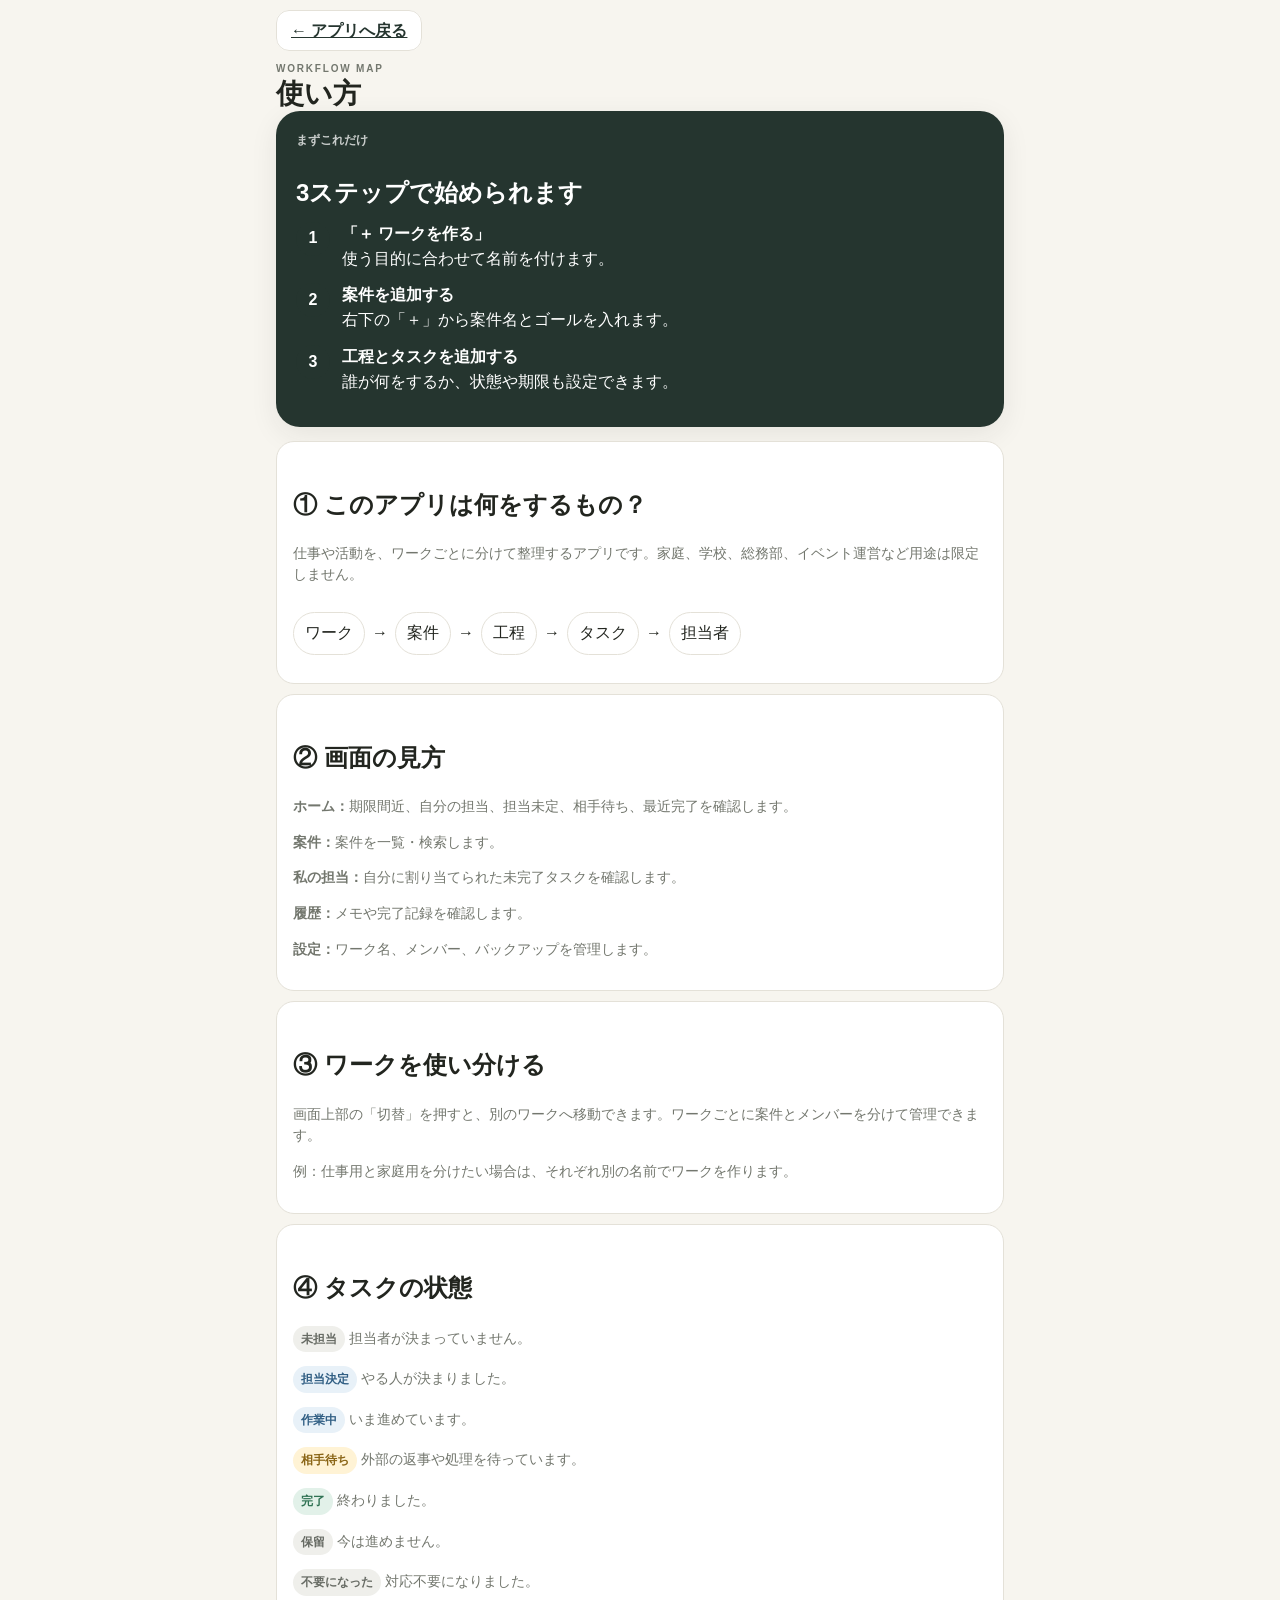
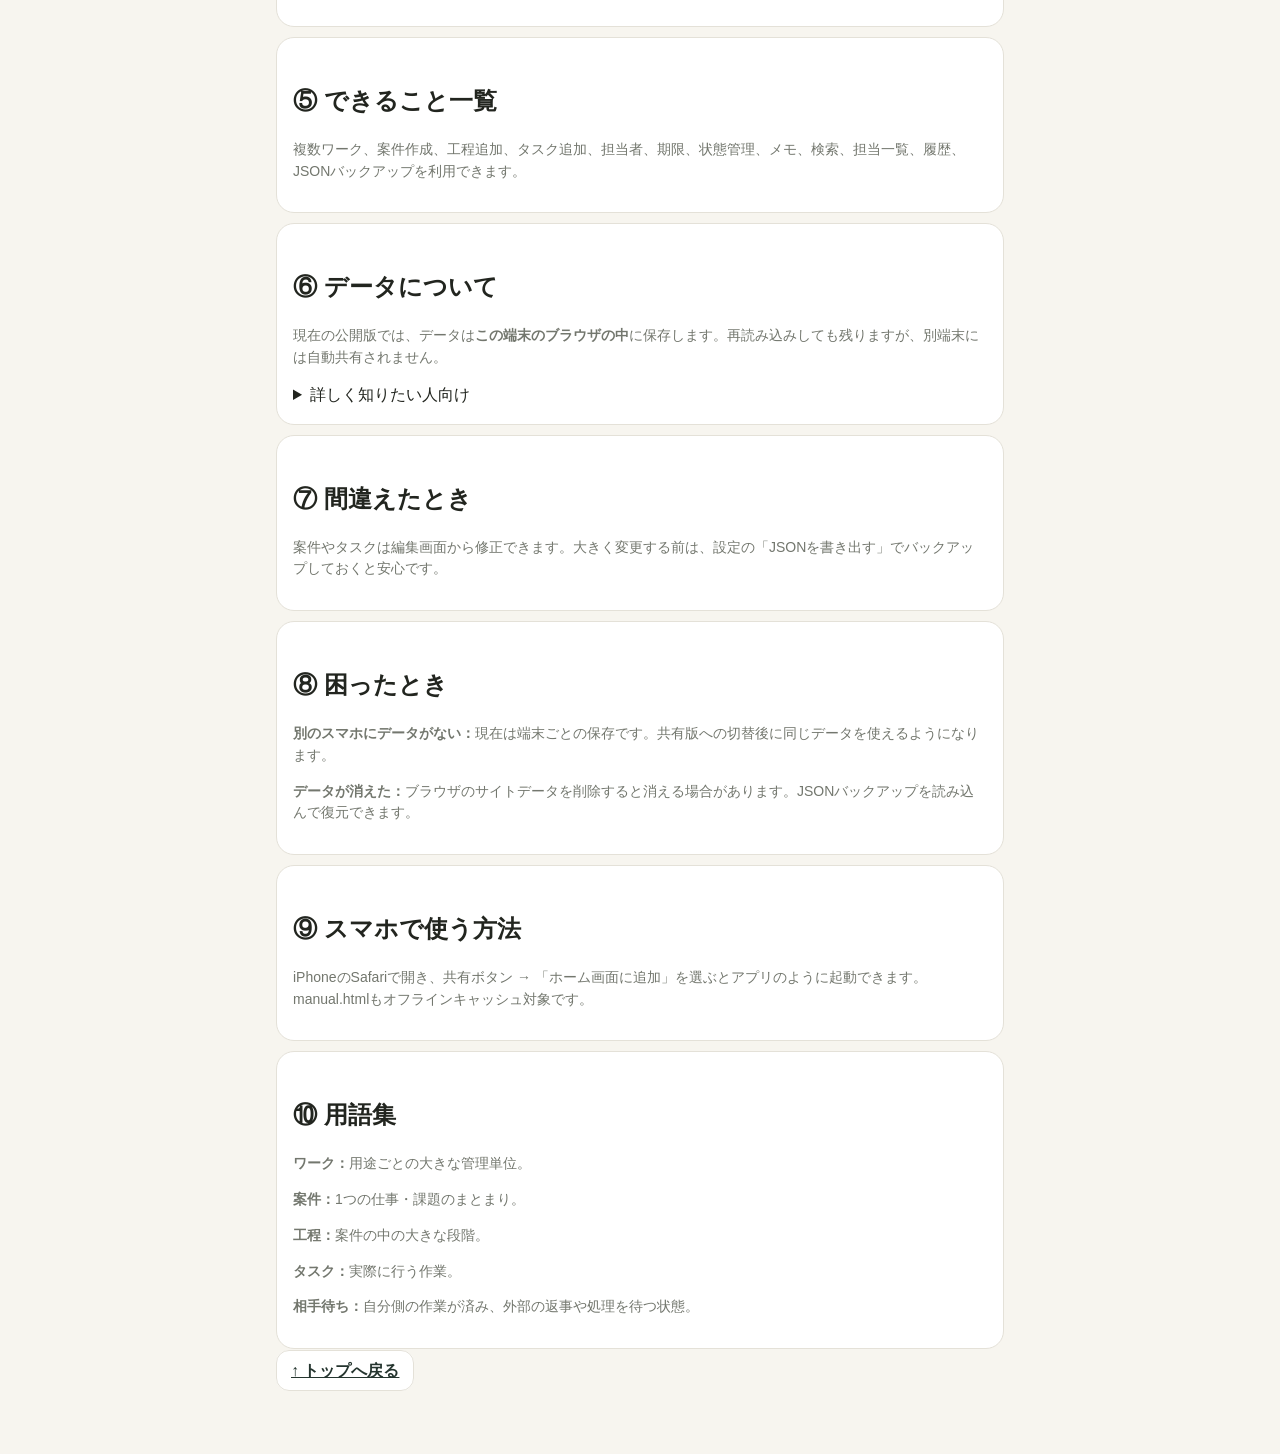
==== manual.html @ 865baa1a "Add generic user manual" ====
<!doctype html><html lang="ja"><head><meta charset="utf-8"><meta name="viewport" content="width=device-width,initial-scale=1,viewport-fit=cover"><title>Workflow Map 使い方</title><link rel="stylesheet" href="style.css"><style>.manual{max-width:760px;margin:auto;padding:18px 16px 70px}.manual h1{font-size:28px}.manual h2{margin-top:28px}.step{display:grid;grid-template-columns:36px 1fr;gap:10px;margin:12px 0}.step b{display:grid;place-items:center;width:34px;height:34px;border-radius:50%;background:#25352f;color:#fff}.diagram{display:flex;gap:7px;overflow:auto;align-items:center;padding:12px 0}.diagram span{white-space:nowrap;background:#fff;border:1px solid var(--line);border-radius:999px;padding:8px 11px}.back{position:sticky;top:10px;z-index:3}</style></head><body><main class="manual"><a class="button secondary back" href="index.html">← アプリへ戻る</a><div class="eyebrow" style="margin-top:18px">WORKFLOW MAP</div><h1>使い方</h1><section class="hero"><div class="kicker">まずこれだけ</div><h2>3ステップで始められます</h2><div class="step"><b>1</b><div><strong>「＋ ワークを作る」</strong><br>使う目的に合わせて名前を付けます。</div></div><div class="step"><b>2</b><div><strong>案件を追加する</strong><br>右下の「＋」から案件名とゴールを入れます。</div></div><div class="step"><b>3</b><div><strong>工程とタスクを追加する</strong><br>誰が何をするか、状態や期限も設定できます。</div></div></section><section class="settings-card"><h2>① このアプリは何をするもの？</h2><p>仕事や活動を、ワークごとに分けて整理するアプリです。家庭、学校、総務部、イベント運営など用途は限定しません。</p><div class="diagram"><span>ワーク</span>→<span>案件</span>→<span>工程</span>→<span>タスク</span>→<span>担当者</span></div></section><section class="settings-card"><h2>② 画面の見方</h2><p><strong>ホーム：</strong>期限間近、自分の担当、担当未定、相手待ち、最近完了を確認します。</p><p><strong>案件：</strong>案件を一覧・検索します。</p><p><strong>私の担当：</strong>自分に割り当てられた未完了タスクを確認します。</p><p><strong>履歴：</strong>メモや完了記録を確認します。</p><p><strong>設定：</strong>ワーク名、メンバー、バックアップを管理します。</p></section><section class="settings-card"><h2>③ ワークを使い分ける</h2><p>画面上部の「切替」を押すと、別のワークへ移動できます。ワークごとに案件とメンバーを分けて管理できます。</p><p>例：仕事用と家庭用を分けたい場合は、それぞれ別の名前でワークを作ります。</p></section><section class="settings-card"><h2>④ タスクの状態</h2><p><span class="status gray">未担当</span> 担当者が決まっていません。</p><p><span class="status blue">担当決定</span> やる人が決まりました。</p><p><span class="status blue">作業中</span> いま進めています。</p><p><span class="status yellow">相手待ち</span> 外部の返事や処理を待っています。</p><p><span class="status green">完了</span> 終わりました。</p><p><span class="status gray">保留</span> 今は進めません。</p><p><span class="status gray">不要になった</span> 対応不要になりました。</p></section><section class="settings-card"><h2>⑤ できること一覧</h2><p>複数ワーク、案件作成、工程追加、タスク追加、担当者、期限、状態管理、メモ、検索、担当一覧、履歴、JSONバックアップを利用できます。</p></section><section class="settings-card"><h2>⑥ データについて</h2><p>現在の公開版では、データは<strong>この端末のブラウザの中</strong>に保存します。再読み込みしても残りますが、別端末には自動共有されません。</p><details><summary>詳しく知りたい人向け</summary><p>ブラウザのlocalStorageを使っています。Supabase接続版では、ログインしたメンバー間で共有できる設計へ切り替えます。</p></details></section><section class="settings-card"><h2>⑦ 間違えたとき</h2><p>案件やタスクは編集画面から修正できます。大きく変更する前は、設定の「JSONを書き出す」でバックアップしておくと安心です。</p></section><section class="settings-card"><h2>⑧ 困ったとき</h2><p><strong>別のスマホにデータがない：</strong>現在は端末ごとの保存です。共有版への切替後に同じデータを使えるようになります。</p><p><strong>データが消えた：</strong>ブラウザのサイトデータを削除すると消える場合があります。JSONバックアップを読み込んで復元できます。</p></section><section class="settings-card"><h2>⑨ スマホで使う方法</h2><p>iPhoneのSafariで開き、共有ボタン → 「ホーム画面に追加」を選ぶとアプリのように起動できます。manual.htmlもオフラインキャッシュ対象です。</p></section><section class="settings-card"><h2>⑩ 用語集</h2><p><strong>ワーク：</strong>用途ごとの大きな管理単位。</p><p><strong>案件：</strong>1つの仕事・課題のまとまり。</p><p><strong>工程：</strong>案件の中の大きな段階。</p><p><strong>タスク：</strong>実際に行う作業。</p><p><strong>相手待ち：</strong>自分側の作業が済み、外部の返事や処理を待つ状態。</p></section><a class="button secondary" href="#" onclick="window.scrollTo({top:0,behavior:'smooth'});return false">↑ トップへ戻る</a></main></body></html>
---- style.css ----
:root{--bg:#f7f5ef;--surface:#fff;--ink:#22251f;--muted:#73776e;--line:#e4e1d8;--red:#c7463b;--yellow:#d59b25;--green:#38835f;--blue:#3f6e96;--gray:#8b8e87;--shadow:0 8px 28px rgba(43,44,38,.08);font-family:-apple-system,BlinkMacSystemFont,"Hiragino Sans","Yu Gothic",sans-serif;color:var(--ink);background:var(--bg)}*{box-sizing:border-box}body{margin:0;background:var(--bg);min-height:100vh;font-size:16px;line-height:1.55}button,input,textarea,select{font:inherit}button{cursor:pointer}.hidden{display:none!important}.topbar{position:sticky;top:0;z-index:20;display:flex;justify-content:space-between;align-items:center;padding:calc(12px + env(safe-area-inset-top)) 18px 12px;background:rgba(247,245,239,.94);backdrop-filter:blur(14px);border-bottom:1px solid rgba(228,225,216,.75)}.eyebrow{font-size:10px;font-weight:800;letter-spacing:.18em;color:var(--muted)}h1{font-size:25px;margin:1px 0 0;line-height:1.2}.top-actions{display:flex;gap:8px}.icon-btn{width:42px;height:42px;border:1px solid var(--line);border-radius:50%;background:var(--surface);font-weight:800}.mode-banner{margin:10px 16px 0;padding:10px 12px;border-radius:12px;background:#fff3cd;color:#6d5314;font-size:13px;border:1px solid #eed58d}main{max-width:760px;margin:0 auto;padding:16px 16px calc(112px + env(safe-area-inset-bottom))}.section-head{display:flex;justify-content:space-between;align-items:end;margin:12px 2px 8px}.section-head h2{font-size:18px;margin:0}.section-head small{color:var(--muted)}.hero{background:#25352f;color:#fff;border-radius:24px;padding:20px;box-shadow:var(--shadow);margin-bottom:14px}.hero .kicker{font-size:12px;opacity:.75;font-weight:700}.hero h2{font-size:24px;margin:6px 0 8px;line-height:1.35}.hero p{margin:0;color:#dfe6e1}.overview-grid{display:grid;grid-template-columns:repeat(2,1fr);gap:10px}.overview-card{border:1px solid var(--line);background:var(--surface);border-radius:18px;padding:14px;text-align:left;min-height:104px;box-shadow:0 2px 8px rgba(0,0,0,.03)}.overview-card strong{display:block;font-size:28px;line-height:1.1;margin-top:8px}.overview-card small{color:var(--muted)}.case-card{background:var(--surface);border:1px solid var(--line);border-radius:20px;padding:16px;margin-bottom:10px;box-shadow:0 2px 10px rgba(0,0,0,.025)}.case-card h3{font-size:18px;margin:4px 0 10px}.case-top,.task-top,.row{display:flex;justify-content:space-between;gap:10px;align-items:center}.progress{height:8px;background:#eeece6;border-radius:99px;overflow:hidden;margin:8px 0}.progress>i{display:block;height:100%;background:var(--green);border-radius:99px}.next-box{margin-top:11px;padding:12px;border-radius:14px;background:#f3f5f2}.next-box .label{font-size:11px;color:var(--muted);font-weight:800}.next-box strong{display:block;margin-top:2px}.meta{display:flex;flex-wrap:wrap;gap:6px;margin-top:8px}.pill,.status{display:inline-flex;align-items:center;gap:4px;border-radius:999px;padding:4px 8px;font-size:12px;font-weight:700;background:#efefeb;color:#5d615a}.status.blue{background:#e8f1f8;color:#315f84}.status.yellow{background:#fff3d5;color:#8a6516}.status.green{background:#e2f1e9;color:#2f7253}.status.gray{background:#efefeb;color:#676b64}.pill.red{background:#f8e4e1;color:#a63a31}.pill.high{background:#f8e4e1;color:#a63a31}.empty{padding:26px 18px;text-align:center;border:1px dashed #cfcac0;border-radius:18px;color:var(--muted);background:rgba(255,255,255,.45)}.fab{position:fixed;right:18px;bottom:calc(86px + env(safe-area-inset-bottom));z-index:25;width:58px;height:58px;border:0;border-radius:50%;background:#25352f;color:#fff;font-size:30px;line-height:1;box-shadow:0 12px 28px rgba(37,53,47,.28)}.bottom-nav{position:fixed;left:0;right:0;bottom:0;z-index:30;display:grid;grid-template-columns:repeat(5,1fr);padding:7px 8px calc(7px + env(safe-area-inset-bottom));background:rgba(255,255,255,.96);backdrop-filter:blur(16px);border-top:1px solid var(--line)}.bottom-nav button{border:0;background:transparent;color:#7a7e76;padding:5px 2px;border-radius:12px;min-height:52px}.bottom-nav span{display:block;font-size:20px;line-height:1.1}.bottom-nav b{display:block;font-size:10px;margin-top:3px}.bottom-nav button.active{color:#25352f;background:#eef1ed}.search{width:100%;border:1px solid var(--line);background:#fff;border-radius:14px;padding:12px 14px;margin-bottom:12px}.flow{display:flex;overflow:auto;gap:8px;padding:2px 2px 12px;scrollbar-width:none}.flow::-webkit-scrollbar{display:none}.flow-step{flex:0 0 auto;border:1px solid var(--line);background:#fff;border-radius:999px;padding:8px 12px;font-size:13px}.flow-step.current{background:#25352f;color:#fff;border-color:#25352f}.stage-card{background:#fff;border:1px solid var(--line);border-radius:20px;padding:14px;margin:10px 0}.stage-card>header{display:flex;justify-content:space-between;align-items:center;gap:8px}.stage-card h3{margin:0;font-size:17px}.tiny-actions{display:flex;gap:5px}.tiny-actions button{border:1px solid var(--line);background:#fff;border-radius:9px;padding:5px 8px;color:var(--muted)}.task-card{border-top:1px solid var(--line);padding:13px 0}.task-card:first-of-type{margin-top:8px}.task-card h4{margin:0;font-size:16px}.task-card p{margin:6px 0;color:var(--muted);font-size:14px}.task-card .criterion{background:#f5f3ec;border-radius:10px;padding:8px 10px;color:#4d504b;font-size:13px}.button{border:0;border-radius:13px;padding:11px 14px;background:#25352f;color:#fff;font-weight:800}.button.secondary{background:#fff;color:#25352f;border:1px solid var(--line)}.button.danger{background:#fff0ee;color:#a63a31}.button.small{padding:7px 10px;font-size:13px}.button-row{display:flex;gap:8px;flex-wrap:wrap;margin-top:12px}.sheet-backdrop{position:fixed;inset:0;z-index:50;background:rgba(20,25,22,.38);display:flex;align-items:flex-end}.sheet{width:100%;max-height:92vh;overflow:auto;background:var(--bg);border-radius:24px 24px 0 0;padding:10px 18px calc(22px + env(safe-area-inset-bottom));box-shadow:0 -20px 50px rgba(0,0,0,.18)}.sheet-handle{width:42px;height:5px;border-radius:99px;background:#c8c7c0;margin:2px auto 14px}.sheet h2{margin:0 0 12px}.field{margin:12px 0}.field label{display:block;font-size:13px;font-weight:800;margin-bottom:5px}.field input,.field textarea,.field select{width:100%;border:1px solid #d7d3c9;border-radius:12px;padding:11px 12px;background:#fff}.field textarea{min-height:88px;resize:vertical}.check-grid{display:grid;grid-template-columns:repeat(2,1fr);gap:7px}.check{display:flex;align-items:center;gap:8px;border:1px solid var(--line);border-radius:11px;padding:9px 10px;background:#fff}.check input{width:18px;height:18px}.divider{height:1px;background:var(--line);margin:16px 0}.note{background:#fff;border:1px solid var(--line);border-radius:15px;padding:12px;margin-bottom:8px}.note small{color:var(--muted)}.note p{white-space:pre-wrap;margin:6px 0 0}.settings-card{background:#fff;border:1px solid var(--line);border-radius:18px;padding:16px;margin-bottom:10px}.settings-card h3{margin:0 0 8px}.settings-card p{color:var(--muted);font-size:14px}.toast{position:fixed;left:50%;bottom:calc(88px + env(safe-area-inset-bottom));transform:translateX(-50%);z-index:100;background:#242924;color:#fff;padding:10px 14px;border-radius:999px;font-size:13px;box-shadow:var(--shadow)}.auth-gate{position:fixed;inset:0;z-index:1000;background:var(--bg);display:grid;place-items:center;padding:20px}.auth-card{width:min(440px,100%);background:#fff;border:1px solid var(--line);border-radius:24px;padding:22px;box-shadow:var(--shadow)}.auth-card h1{font-size:27px}.auth-card p{color:var(--muted)}.auth-card input{width:100%;border:1px solid var(--line);border-radius:13px;padding:12px}.sync-dot{width:8px;height:8px;border-radius:50%;display:inline-block;background:var(--green);margin-right:5px}.warning{background:#fff4d9;color:#765817;padding:11px 12px;border-radius:12px;font-size:13px}.danger-note{background:#fff0ee;color:#8b352e;padding:11px 12px;border-radius:12px;font-size:13px}@media(min-width:700px){.overview-grid{grid-template-columns:repeat(5,1fr)}.fab{right:calc((100vw - 760px)/2 + 18px)}}
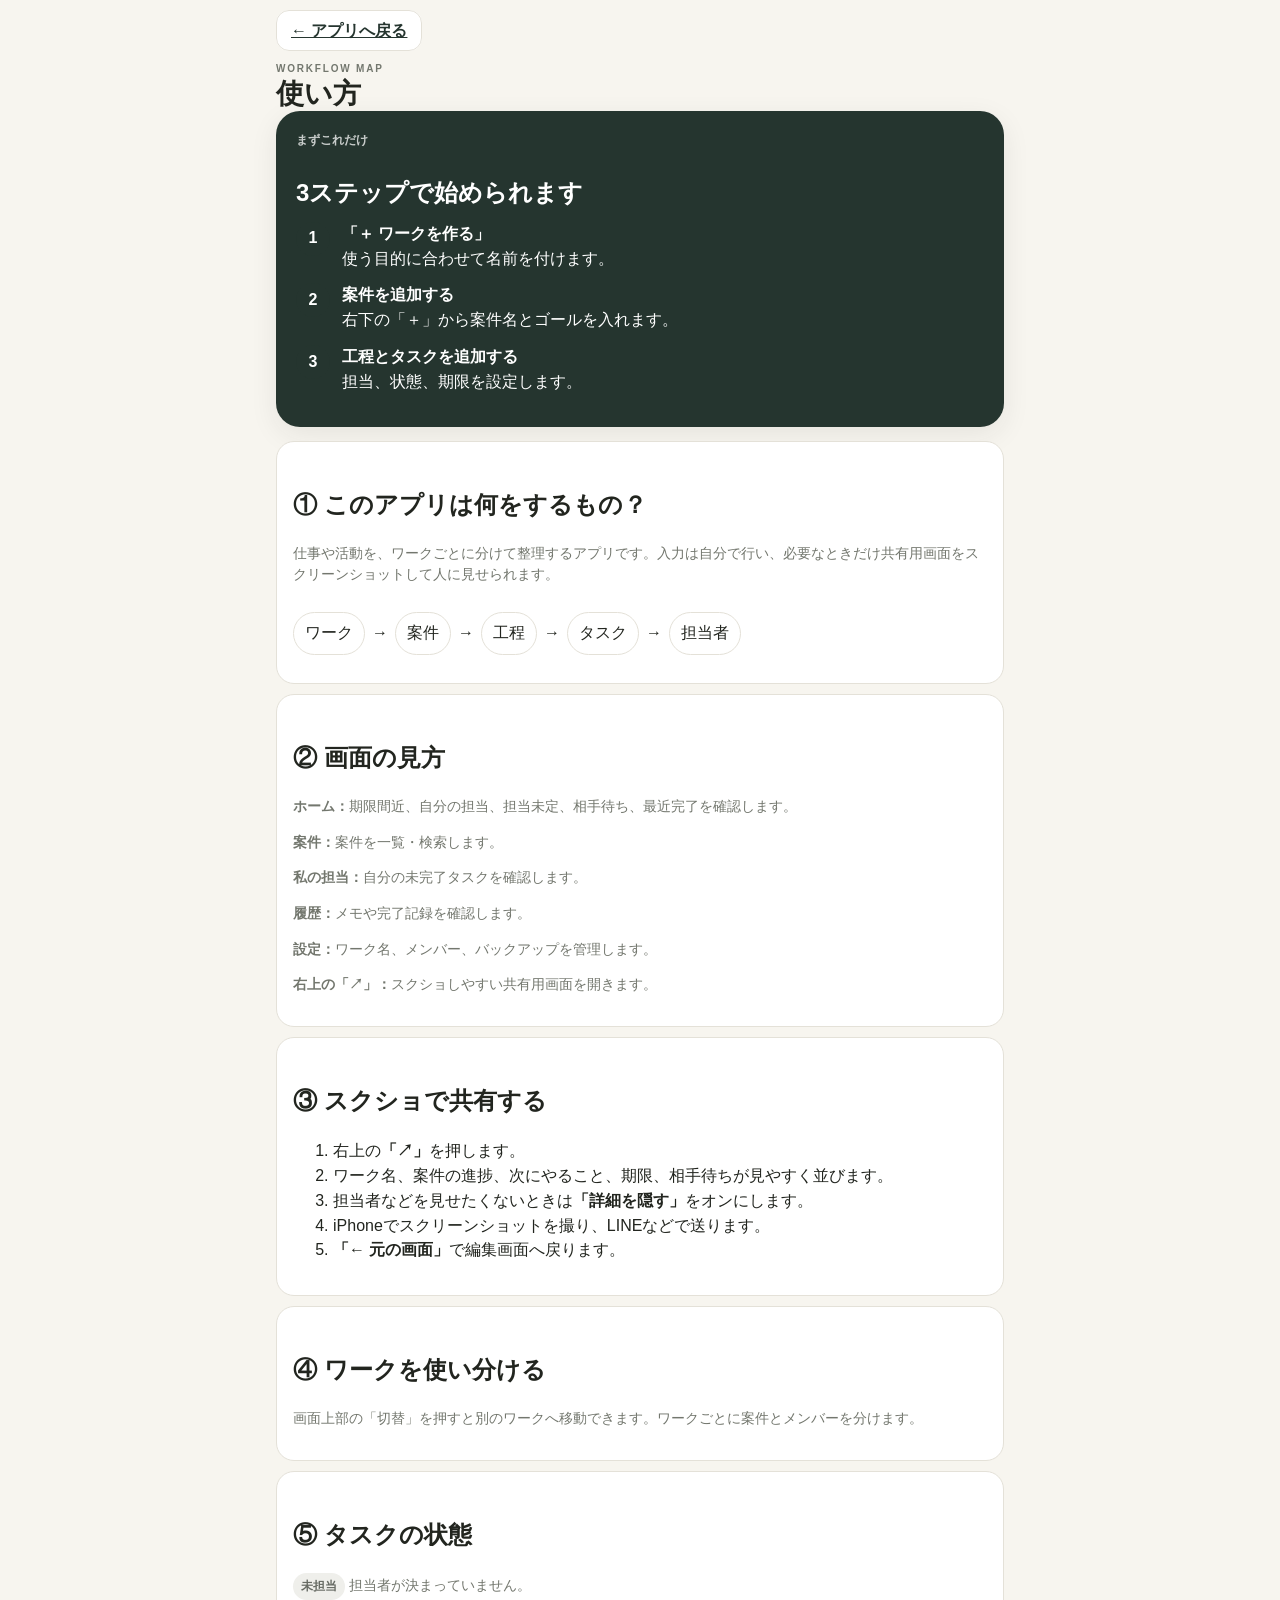
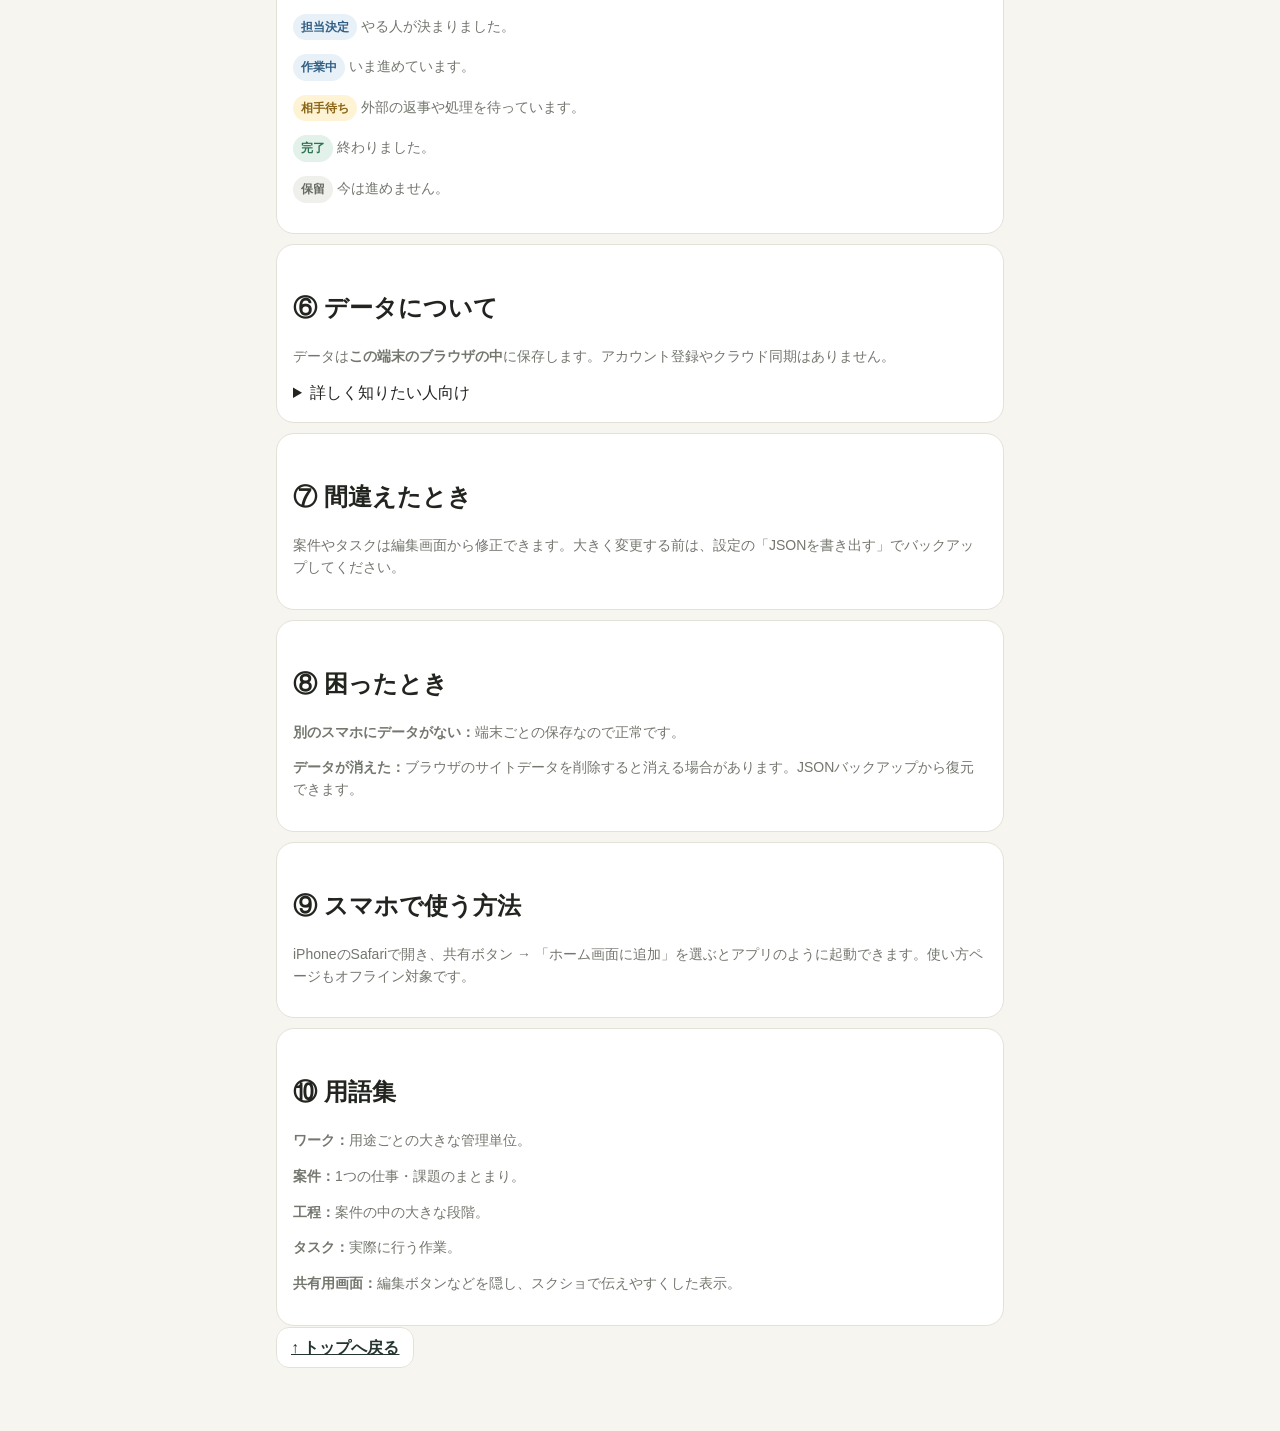
==== commit 5f43ba72: "Document screenshot sharing workflow" ====
--- a/manual.html
+++ b/manual.html
@@ -1 +1 @@
-<!doctype html><html lang="ja"><head><meta charset="utf-8"><meta name="viewport" content="width=device-width,initial-scale=1,viewport-fit=cover"><title>Workflow Map 使い方</title><link rel="stylesheet" href="style.css"><style>.manual{max-width:760px;margin:auto;padding:18px 16px 70px}.manual h1{font-size:28px}.manual h2{margin-top:28px}.step{display:grid;grid-template-columns:36px 1fr;gap:10px;margin:12px 0}.step b{display:grid;place-items:center;width:34px;height:34px;border-radius:50%;background:#25352f;color:#fff}.diagram{display:flex;gap:7px;overflow:auto;align-items:center;padding:12px 0}.diagram span{white-space:nowrap;background:#fff;border:1px solid var(--line);border-radius:999px;padding:8px 11px}.back{position:sticky;top:10px;z-index:3}</style></head><body><main class="manual"><a class="button secondary back" href="index.html">← アプリへ戻る</a><div class="eyebrow" style="margin-top:18px">WORKFLOW MAP</div><h1>使い方</h1><section class="hero"><div class="kicker">まずこれだけ</div><h2>3ステップで始められます</h2><div class="step"><b>1</b><div><strong>「＋ ワークを作る」</strong><br>使う目的に合わせて名前を付けます。</div></div><div class="step"><b>2</b><div><strong>案件を追加する</strong><br>右下の「＋」から案件名とゴールを入れます。</div></div><div class="step"><b>3</b><div><strong>工程とタスクを追加する</strong><br>誰が何をするか、状態や期限も設定できます。</div></div></section><section class="settings-card"><h2>① このアプリは何をするもの？</h2><p>仕事や活動を、ワークごとに分けて整理するアプリです。家庭、学校、総務部、イベント運営など用途は限定しません。</p><div class="diagram"><span>ワーク</span>→<span>案件</span>→<span>工程</span>→<span>タスク</span>→<span>担当者</span></div></section><section class="settings-card"><h2>② 画面の見方</h2><p><strong>ホーム：</strong>期限間近、自分の担当、担当未定、相手待ち、最近完了を確認します。</p><p><strong>案件：</strong>案件を一覧・検索します。</p><p><strong>私の担当：</strong>自分に割り当てられた未完了タスクを確認します。</p><p><strong>履歴：</strong>メモや完了記録を確認します。</p><p><strong>設定：</strong>ワーク名、メンバー、バックアップを管理します。</p></section><section class="settings-card"><h2>③ ワークを使い分ける</h2><p>画面上部の「切替」を押すと、別のワークへ移動できます。ワークごとに案件とメンバーを分けて管理できます。</p><p>例：仕事用と家庭用を分けたい場合は、それぞれ別の名前でワークを作ります。</p></section><section class="settings-card"><h2>④ タスクの状態</h2><p><span class="status gray">未担当</span> 担当者が決まっていません。</p><p><span class="status blue">担当決定</span> やる人が決まりました。</p><p><span class="status blue">作業中</span> いま進めています。</p><p><span class="status yellow">相手待ち</span> 外部の返事や処理を待っています。</p><p><span class="status green">完了</span> 終わりました。</p><p><span class="status gray">保留</span> 今は進めません。</p><p><span class="status gray">不要になった</span> 対応不要になりました。</p></section><section class="settings-card"><h2>⑤ できること一覧</h2><p>複数ワーク、案件作成、工程追加、タスク追加、担当者、期限、状態管理、メモ、検索、担当一覧、履歴、JSONバックアップを利用できます。</p></section><section class="settings-card"><h2>⑥ データについて</h2><p>現在の公開版では、データは<strong>この端末のブラウザの中</strong>に保存します。再読み込みしても残りますが、別端末には自動共有されません。</p><details><summary>詳しく知りたい人向け</summary><p>ブラウザのlocalStorageを使っています。Supabase接続版では、ログインしたメンバー間で共有できる設計へ切り替えます。</p></details></section><section class="settings-card"><h2>⑦ 間違えたとき</h2><p>案件やタスクは編集画面から修正できます。大きく変更する前は、設定の「JSONを書き出す」でバックアップしておくと安心です。</p></section><section class="settings-card"><h2>⑧ 困ったとき</h2><p><strong>別のスマホにデータがない：</strong>現在は端末ごとの保存です。共有版への切替後に同じデータを使えるようになります。</p><p><strong>データが消えた：</strong>ブラウザのサイトデータを削除すると消える場合があります。JSONバックアップを読み込んで復元できます。</p></section><section class="settings-card"><h2>⑨ スマホで使う方法</h2><p>iPhoneのSafariで開き、共有ボタン → 「ホーム画面に追加」を選ぶとアプリのように起動できます。manual.htmlもオフラインキャッシュ対象です。</p></section><section class="settings-card"><h2>⑩ 用語集</h2><p><strong>ワーク：</strong>用途ごとの大きな管理単位。</p><p><strong>案件：</strong>1つの仕事・課題のまとまり。</p><p><strong>工程：</strong>案件の中の大きな段階。</p><p><strong>タスク：</strong>実際に行う作業。</p><p><strong>相手待ち：</strong>自分側の作業が済み、外部の返事や処理を待つ状態。</p></section><a class="button secondary" href="#" onclick="window.scrollTo({top:0,behavior:'smooth'});return false">↑ トップへ戻る</a></main></body></html>+<!doctype html><html lang="ja"><head><meta charset="utf-8"><meta name="viewport" content="width=device-width,initial-scale=1,viewport-fit=cover"><title>Workflow Map 使い方</title><link rel="stylesheet" href="style.css"><style>.manual{max-width:760px;margin:auto;padding:18px 16px 70px}.manual h1{font-size:28px}.manual h2{margin-top:28px}.step{display:grid;grid-template-columns:36px 1fr;gap:10px;margin:12px 0}.step b{display:grid;place-items:center;width:34px;height:34px;border-radius:50%;background:#25352f;color:#fff}.diagram{display:flex;gap:7px;overflow:auto;align-items:center;padding:12px 0}.diagram span{white-space:nowrap;background:#fff;border:1px solid var(--line);border-radius:999px;padding:8px 11px}.back{position:sticky;top:10px;z-index:3}</style></head><body><main class="manual"><a class="button secondary back" href="index.html">← アプリへ戻る</a><div class="eyebrow" style="margin-top:18px">WORKFLOW MAP</div><h1>使い方</h1><section class="hero"><div class="kicker">まずこれだけ</div><h2>3ステップで始められます</h2><div class="step"><b>1</b><div><strong>「＋ ワークを作る」</strong><br>使う目的に合わせて名前を付けます。</div></div><div class="step"><b>2</b><div><strong>案件を追加する</strong><br>右下の「＋」から案件名とゴールを入れます。</div></div><div class="step"><b>3</b><div><strong>工程とタスクを追加する</strong><br>担当、状態、期限を設定します。</div></div></section><section class="settings-card"><h2>① このアプリは何をするもの？</h2><p>仕事や活動を、ワークごとに分けて整理するアプリです。入力は自分で行い、必要なときだけ共有用画面をスクリーンショットして人に見せられます。</p><div class="diagram"><span>ワーク</span>→<span>案件</span>→<span>工程</span>→<span>タスク</span>→<span>担当者</span></div></section><section class="settings-card"><h2>② 画面の見方</h2><p><strong>ホーム：</strong>期限間近、自分の担当、担当未定、相手待ち、最近完了を確認します。</p><p><strong>案件：</strong>案件を一覧・検索します。</p><p><strong>私の担当：</strong>自分の未完了タスクを確認します。</p><p><strong>履歴：</strong>メモや完了記録を確認します。</p><p><strong>設定：</strong>ワーク名、メンバー、バックアップを管理します。</p><p><strong>右上の「↗」：</strong>スクショしやすい共有用画面を開きます。</p></section><section class="settings-card"><h2>③ スクショで共有する</h2><ol><li>右上の<strong>「↗」</strong>を押します。</li><li>ワーク名、案件の進捗、次にやること、期限、相手待ちが見やすく並びます。</li><li>担当者などを見せたくないときは<strong>「詳細を隠す」</strong>をオンにします。</li><li>iPhoneでスクリーンショットを撮り、LINEなどで送ります。</li><li><strong>「← 元の画面」</strong>で編集画面へ戻ります。</li></ol></section><section class="settings-card"><h2>④ ワークを使い分ける</h2><p>画面上部の「切替」を押すと別のワークへ移動できます。ワークごとに案件とメンバーを分けます。</p></section><section class="settings-card"><h2>⑤ タスクの状態</h2><p><span class="status gray">未担当</span> 担当者が決まっていません。</p><p><span class="status blue">担当決定</span> やる人が決まりました。</p><p><span class="status blue">作業中</span> いま進めています。</p><p><span class="status yellow">相手待ち</span> 外部の返事や処理を待っています。</p><p><span class="status green">完了</span> 終わりました。</p><p><span class="status gray">保留</span> 今は進めません。</p></section><section class="settings-card"><h2>⑥ データについて</h2><p>データは<strong>この端末のブラウザの中</strong>に保存します。アカウント登録やクラウド同期はありません。</p><details><summary>詳しく知りたい人向け</summary><p>ブラウザのlocalStorageを利用しています。別端末には自動同期されません。</p></details></section><section class="settings-card"><h2>⑦ 間違えたとき</h2><p>案件やタスクは編集画面から修正できます。大きく変更する前は、設定の「JSONを書き出す」でバックアップしてください。</p></section><section class="settings-card"><h2>⑧ 困ったとき</h2><p><strong>別のスマホにデータがない：</strong>端末ごとの保存なので正常です。</p><p><strong>データが消えた：</strong>ブラウザのサイトデータを削除すると消える場合があります。JSONバックアップから復元できます。</p></section><section class="settings-card"><h2>⑨ スマホで使う方法</h2><p>iPhoneのSafariで開き、共有ボタン → 「ホーム画面に追加」を選ぶとアプリのように起動できます。使い方ページもオフライン対象です。</p></section><section class="settings-card"><h2>⑩ 用語集</h2><p><strong>ワーク：</strong>用途ごとの大きな管理単位。</p><p><strong>案件：</strong>1つの仕事・課題のまとまり。</p><p><strong>工程：</strong>案件の中の大きな段階。</p><p><strong>タスク：</strong>実際に行う作業。</p><p><strong>共有用画面：</strong>編集ボタンなどを隠し、スクショで伝えやすくした表示。</p></section><a class="button secondary" href="#" onclick="window.scrollTo({top:0,behavior:'smooth'});return false">↑ トップへ戻る</a></main></body></html>
--- a/style.css
+++ b/style.css
@@ -1 +1,3 @@
-:root{--bg:#f7f5ef;--surface:#fff;--ink:#22251f;--muted:#73776e;--line:#e4e1d8;--red:#c7463b;--yellow:#d59b25;--green:#38835f;--blue:#3f6e96;--gray:#8b8e87;--shadow:0 8px 28px rgba(43,44,38,.08);font-family:-apple-system,BlinkMacSystemFont,"Hiragino Sans","Yu Gothic",sans-serif;color:var(--ink);background:var(--bg)}*{box-sizing:border-box}body{margin:0;background:var(--bg);min-height:100vh;font-size:16px;line-height:1.55}button,input,textarea,select{font:inherit}button{cursor:pointer}.hidden{display:none!important}.topbar{position:sticky;top:0;z-index:20;display:flex;justify-content:space-between;align-items:center;padding:calc(12px + env(safe-area-inset-top)) 18px 12px;background:rgba(247,245,239,.94);backdrop-filter:blur(14px);border-bottom:1px solid rgba(228,225,216,.75)}.eyebrow{font-size:10px;font-weight:800;letter-spacing:.18em;color:var(--muted)}h1{font-size:25px;margin:1px 0 0;line-height:1.2}.top-actions{display:flex;gap:8px}.icon-btn{width:42px;height:42px;border:1px solid var(--line);border-radius:50%;background:var(--surface);font-weight:800}.mode-banner{margin:10px 16px 0;padding:10px 12px;border-radius:12px;background:#fff3cd;color:#6d5314;font-size:13px;border:1px solid #eed58d}main{max-width:760px;margin:0 auto;padding:16px 16px calc(112px + env(safe-area-inset-bottom))}.section-head{display:flex;justify-content:space-between;align-items:end;margin:12px 2px 8px}.section-head h2{font-size:18px;margin:0}.section-head small{color:var(--muted)}.hero{background:#25352f;color:#fff;border-radius:24px;padding:20px;box-shadow:var(--shadow);margin-bottom:14px}.hero .kicker{font-size:12px;opacity:.75;font-weight:700}.hero h2{font-size:24px;margin:6px 0 8px;line-height:1.35}.hero p{margin:0;color:#dfe6e1}.overview-grid{display:grid;grid-template-columns:repeat(2,1fr);gap:10px}.overview-card{border:1px solid var(--line);background:var(--surface);border-radius:18px;padding:14px;text-align:left;min-height:104px;box-shadow:0 2px 8px rgba(0,0,0,.03)}.overview-card strong{display:block;font-size:28px;line-height:1.1;margin-top:8px}.overview-card small{color:var(--muted)}.case-card{background:var(--surface);border:1px solid var(--line);border-radius:20px;padding:16px;margin-bottom:10px;box-shadow:0 2px 10px rgba(0,0,0,.025)}.case-card h3{font-size:18px;margin:4px 0 10px}.case-top,.task-top,.row{display:flex;justify-content:space-between;gap:10px;align-items:center}.progress{height:8px;background:#eeece6;border-radius:99px;overflow:hidden;margin:8px 0}.progress>i{display:block;height:100%;background:var(--green);border-radius:99px}.next-box{margin-top:11px;padding:12px;border-radius:14px;background:#f3f5f2}.next-box .label{font-size:11px;color:var(--muted);font-weight:800}.next-box strong{display:block;margin-top:2px}.meta{display:flex;flex-wrap:wrap;gap:6px;margin-top:8px}.pill,.status{display:inline-flex;align-items:center;gap:4px;border-radius:999px;padding:4px 8px;font-size:12px;font-weight:700;background:#efefeb;color:#5d615a}.status.blue{background:#e8f1f8;color:#315f84}.status.yellow{background:#fff3d5;color:#8a6516}.status.green{background:#e2f1e9;color:#2f7253}.status.gray{background:#efefeb;color:#676b64}.pill.red{background:#f8e4e1;color:#a63a31}.pill.high{background:#f8e4e1;color:#a63a31}.empty{padding:26px 18px;text-align:center;border:1px dashed #cfcac0;border-radius:18px;color:var(--muted);background:rgba(255,255,255,.45)}.fab{position:fixed;right:18px;bottom:calc(86px + env(safe-area-inset-bottom));z-index:25;width:58px;height:58px;border:0;border-radius:50%;background:#25352f;color:#fff;font-size:30px;line-height:1;box-shadow:0 12px 28px rgba(37,53,47,.28)}.bottom-nav{position:fixed;left:0;right:0;bottom:0;z-index:30;display:grid;grid-template-columns:repeat(5,1fr);padding:7px 8px calc(7px + env(safe-area-inset-bottom));background:rgba(255,255,255,.96);backdrop-filter:blur(16px);border-top:1px solid var(--line)}.bottom-nav button{border:0;background:transparent;color:#7a7e76;padding:5px 2px;border-radius:12px;min-height:52px}.bottom-nav span{display:block;font-size:20px;line-height:1.1}.bottom-nav b{display:block;font-size:10px;margin-top:3px}.bottom-nav button.active{color:#25352f;background:#eef1ed}.search{width:100%;border:1px solid var(--line);background:#fff;border-radius:14px;padding:12px 14px;margin-bottom:12px}.flow{display:flex;overflow:auto;gap:8px;padding:2px 2px 12px;scrollbar-width:none}.flow::-webkit-scrollbar{display:none}.flow-step{flex:0 0 auto;border:1px solid var(--line);background:#fff;border-radius:999px;padding:8px 12px;font-size:13px}.flow-step.current{background:#25352f;color:#fff;border-color:#25352f}.stage-card{background:#fff;border:1px solid var(--line);border-radius:20px;padding:14px;margin:10px 0}.stage-card>header{display:flex;justify-content:space-between;align-items:center;gap:8px}.stage-card h3{margin:0;font-size:17px}.tiny-actions{display:flex;gap:5px}.tiny-actions button{border:1px solid var(--line);background:#fff;border-radius:9px;padding:5px 8px;color:var(--muted)}.task-card{border-top:1px solid var(--line);padding:13px 0}.task-card:first-of-type{margin-top:8px}.task-card h4{margin:0;font-size:16px}.task-card p{margin:6px 0;color:var(--muted);font-size:14px}.task-card .criterion{background:#f5f3ec;border-radius:10px;padding:8px 10px;color:#4d504b;font-size:13px}.button{border:0;border-radius:13px;padding:11px 14px;background:#25352f;color:#fff;font-weight:800}.button.secondary{background:#fff;color:#25352f;border:1px solid var(--line)}.button.danger{background:#fff0ee;color:#a63a31}.button.small{padding:7px 10px;font-size:13px}.button-row{display:flex;gap:8px;flex-wrap:wrap;margin-top:12px}.sheet-backdrop{position:fixed;inset:0;z-index:50;background:rgba(20,25,22,.38);display:flex;align-items:flex-end}.sheet{width:100%;max-height:92vh;overflow:auto;background:var(--bg);border-radius:24px 24px 0 0;padding:10px 18px calc(22px + env(safe-area-inset-bottom));box-shadow:0 -20px 50px rgba(0,0,0,.18)}.sheet-handle{width:42px;height:5px;border-radius:99px;background:#c8c7c0;margin:2px auto 14px}.sheet h2{margin:0 0 12px}.field{margin:12px 0}.field label{display:block;font-size:13px;font-weight:800;margin-bottom:5px}.field input,.field textarea,.field select{width:100%;border:1px solid #d7d3c9;border-radius:12px;padding:11px 12px;background:#fff}.field textarea{min-height:88px;resize:vertical}.check-grid{display:grid;grid-template-columns:repeat(2,1fr);gap:7px}.check{display:flex;align-items:center;gap:8px;border:1px solid var(--line);border-radius:11px;padding:9px 10px;background:#fff}.check input{width:18px;height:18px}.divider{height:1px;background:var(--line);margin:16px 0}.note{background:#fff;border:1px solid var(--line);border-radius:15px;padding:12px;margin-bottom:8px}.note small{color:var(--muted)}.note p{white-space:pre-wrap;margin:6px 0 0}.settings-card{background:#fff;border:1px solid var(--line);border-radius:18px;padding:16px;margin-bottom:10px}.settings-card h3{margin:0 0 8px}.settings-card p{color:var(--muted);font-size:14px}.toast{position:fixed;left:50%;bottom:calc(88px + env(safe-area-inset-bottom));transform:translateX(-50%);z-index:100;background:#242924;color:#fff;padding:10px 14px;border-radius:999px;font-size:13px;box-shadow:var(--shadow)}.auth-gate{position:fixed;inset:0;z-index:1000;background:var(--bg);display:grid;place-items:center;padding:20px}.auth-card{width:min(440px,100%);background:#fff;border:1px solid var(--line);border-radius:24px;padding:22px;box-shadow:var(--shadow)}.auth-card h1{font-size:27px}.auth-card p{color:var(--muted)}.auth-card input{width:100%;border:1px solid var(--line);border-radius:13px;padding:12px}.sync-dot{width:8px;height:8px;border-radius:50%;display:inline-block;background:var(--green);margin-right:5px}.warning{background:#fff4d9;color:#765817;padding:11px 12px;border-radius:12px;font-size:13px}.danger-note{background:#fff0ee;color:#8b352e;padding:11px 12px;border-radius:12px;font-size:13px}@media(min-width:700px){.overview-grid{grid-template-columns:repeat(5,1fr)}.fab{right:calc((100vw - 760px)/2 + 18px)}}+:root{--bg:#f7f5ef;--surface:#fff;--ink:#22251f;--muted:#73776e;--line:#e4e1d8;--red:#c7463b;--yellow:#d59b25;--green:#38835f;--blue:#3f6e96;--gray:#8b8e87;--shadow:0 8px 28px rgba(43,44,38,.08);font-family:-apple-system,BlinkMacSystemFont,"Hiragino Sans","Yu Gothic",sans-serif;color:var(--ink);background:var(--bg)}*{box-sizing:border-box}body{margin:0;background:var(--bg);min-height:100vh;font-size:16px;line-height:1.55}button,input,textarea,select{font:inherit}button{cursor:pointer}.hidden{display:none!important}.topbar{position:sticky;top:0;z-index:20;display:flex;justify-content:space-between;align-items:center;padding:calc(12px + env(safe-area-inset-top)) 18px 12px;background:rgba(247,245,239,.94);backdrop-filter:blur(14px);border-bottom:1px solid rgba(228,225,216,.75)}.eyebrow{font-size:10px;font-weight:800;letter-spacing:.18em;color:var(--muted)}h1{font-size:25px;margin:1px 0 0;line-height:1.2}.top-actions{display:flex;gap:8px}.icon-btn{width:42px;height:42px;border:1px solid var(--line);border-radius:50%;background:var(--surface);font-weight:800}.share-trigger{background:#25352f;color:#fff}.mode-banner{margin:10px 16px 0;padding:10px 12px;border-radius:12px;background:#fff3cd;color:#6d5314;font-size:13px;border:1px solid #eed58d}main{max-width:760px;margin:0 auto;padding:16px 16px calc(112px + env(safe-area-inset-bottom))}.section-head{display:flex;justify-content:space-between;align-items:end;margin:12px 2px 8px}.section-head h2{font-size:18px;margin:0}.section-head small{color:var(--muted)}.hero{background:#25352f;color:#fff;border-radius:24px;padding:20px;box-shadow:var(--shadow);margin-bottom:14px}.hero .kicker{font-size:12px;opacity:.75;font-weight:700}.hero h2{font-size:24px;margin:6px 0 8px;line-height:1.35}.hero p{margin:0;color:#dfe6e1}.overview-grid{display:grid;grid-template-columns:repeat(2,1fr);gap:10px}.overview-card{border:1px solid var(--line);background:var(--surface);border-radius:18px;padding:14px;text-align:left;min-height:104px;box-shadow:0 2px 8px rgba(0,0,0,.03)}.overview-card strong{display:block;font-size:28px;line-height:1.1;margin-top:8px}.overview-card small{color:var(--muted)}.case-card{background:var(--surface);border:1px solid var(--line);border-radius:20px;padding:16px;margin-bottom:10px;box-shadow:0 2px 10px rgba(0,0,0,.025)}.case-card h3{font-size:18px;margin:4px 0 10px}.case-top,.task-top,.row{display:flex;justify-content:space-between;gap:10px;align-items:center}.progress{height:8px;background:#eeece6;border-radius:99px;overflow:hidden;margin:8px 0}.progress>i{display:block;height:100%;background:var(--green);border-radius:99px}.next-box{margin-top:11px;padding:12px;border-radius:14px;background:#f3f5f2}.next-box .label{font-size:11px;color:var(--muted);font-weight:800}.next-box strong{display:block;margin-top:2px}.meta{display:flex;flex-wrap:wrap;gap:6px;margin-top:8px}.pill,.status{display:inline-flex;align-items:center;gap:4px;border-radius:999px;padding:4px 8px;font-size:12px;font-weight:700;background:#efefeb;color:#5d615a}.status.blue{background:#e8f1f8;color:#315f84}.status.yellow{background:#fff3d5;color:#8a6516}.status.green{background:#e2f1e9;color:#2f7253}.status.gray{background:#efefeb;color:#676b64}.pill.red,.pill.high{background:#f8e4e1;color:#a63a31}.empty{padding:26px 18px;text-align:center;border:1px dashed #cfcac0;border-radius:18px;color:var(--muted);background:rgba(255,255,255,.45)}.fab{position:fixed;right:18px;bottom:calc(86px + env(safe-area-inset-bottom));z-index:25;width:58px;height:58px;border:0;border-radius:50%;background:#25352f;color:#fff;font-size:30px;line-height:1;box-shadow:0 12px 28px rgba(37,53,47,.28)}.bottom-nav{position:fixed;left:0;right:0;bottom:0;z-index:30;display:grid;grid-template-columns:repeat(5,1fr);padding:7px 8px calc(7px + env(safe-area-inset-bottom));background:rgba(255,255,255,.96);backdrop-filter:blur(16px);border-top:1px solid var(--line)}.bottom-nav button{border:0;background:transparent;color:#7a7e76;padding:5px 2px;border-radius:12px;min-height:52px}.bottom-nav span{display:block;font-size:20px;line-height:1.1}.bottom-nav b{display:block;font-size:10px;margin-top:3px}.bottom-nav button.active{color:#25352f;background:#eef1ed}.search{width:100%;border:1px solid var(--line);background:#fff;border-radius:14px;padding:12px 14px;margin-bottom:12px}.stage-card{background:#fff;border:1px solid var(--line);border-radius:20px;padding:14px;margin:10px 0}.stage-card>header{display:flex;justify-content:space-between;align-items:center;gap:8px}.stage-card h3{margin:0;font-size:17px}.task-card{border-top:1px solid var(--line);padding:13px 0}.task-card h4{margin:0;font-size:16px}.button{border:0;border-radius:13px;padding:11px 14px;background:#25352f;color:#fff;font-weight:800}.button.secondary{background:#fff;color:#25352f;border:1px solid var(--line)}.button.danger{background:#fff0ee;color:#a63a31}.button.small{padding:7px 10px;font-size:13px}.button-row{display:flex;gap:8px;flex-wrap:wrap;margin-top:12px}.sheet-backdrop{position:fixed;inset:0;z-index:50;background:rgba(20,25,22,.38);display:flex;align-items:flex-end}.sheet{width:100%;max-height:92vh;overflow:auto;background:var(--bg);border-radius:24px 24px 0 0;padding:10px 18px calc(22px + env(safe-area-inset-bottom));box-shadow:0 -20px 50px rgba(0,0,0,.18)}.sheet-handle{width:42px;height:5px;border-radius:99px;background:#c8c7c0;margin:2px auto 14px}.sheet h2{margin:0 0 12px}.field{margin:12px 0}.field label{display:block;font-size:13px;font-weight:800;margin-bottom:5px}.field input,.field textarea,.field select{width:100%;border:1px solid #d7d3c9;border-radius:12px;padding:11px 12px;background:#fff}.field textarea{min-height:88px;resize:vertical}.check-grid{display:grid;grid-template-columns:repeat(2,1fr);gap:7px}.check{display:flex;align-items:center;gap:8px;border:1px solid var(--line);border-radius:11px;padding:9px 10px;background:#fff}.check input{width:18px;height:18px}.divider{height:1px;background:var(--line);margin:16px 0}.note{background:#fff;border:1px solid var(--line);border-radius:15px;padding:12px;margin-bottom:8px}.note small{color:var(--muted)}.note p{white-space:pre-wrap;margin:6px 0 0}.settings-card{background:#fff;border:1px solid var(--line);border-radius:18px;padding:16px;margin-bottom:10px}.settings-card h3{margin:0 0 8px}.settings-card p{color:var(--muted);font-size:14px}.toast{position:fixed;left:50%;bottom:calc(88px + env(safe-area-inset-bottom));transform:translateX(-50%);z-index:100;background:#242924;color:#fff;padding:10px 14px;border-radius:999px;font-size:13px;box-shadow:var(--shadow)}
+.share-overlay{position:fixed;inset:0;z-index:200;background:#ece9e1;overflow:auto}.share-toolbar{position:sticky;top:0;z-index:2;display:flex;justify-content:space-between;align-items:center;gap:10px;padding:calc(10px + env(safe-area-inset-top)) 14px 10px;background:rgba(236,233,225,.96);border-bottom:1px solid #d8d3c8;backdrop-filter:blur(12px)}.share-toggle{font-size:13px;font-weight:700;display:flex;align-items:center;gap:6px}.share-toggle input{width:20px;height:20px}.share-canvas{padding:24px 16px 50px;max-width:640px}.share-head{padding:8px 2px 20px}.share-head h1{font-size:30px;margin:4px 0}.share-head p{margin:4px 0;color:var(--muted);font-size:14px}.share-case{background:#fff;border:1px solid #dcd8ce;border-radius:20px;padding:16px;margin-bottom:12px;box-shadow:0 3px 12px rgba(0,0,0,.035)}.share-case-top{display:flex;align-items:center;justify-content:space-between;gap:12px}.share-case-top h2{font-size:19px;margin:0}.share-case-top strong{font-size:20px}.share-next{margin-top:12px;padding:12px;background:#f2f4f0;border-radius:14px}.share-next small{display:block;color:var(--muted);font-weight:800}.share-next b{display:block;font-size:17px;margin-top:2px}.share-meta{display:flex;flex-wrap:wrap;gap:6px;margin-top:8px}.share-meta span{font-size:12px;font-weight:700;background:#fff;border:1px solid #dddcd5;border-radius:999px;padding:4px 8px}.share-wait{margin-top:9px;padding:9px 10px;border-radius:11px;background:#fff4d9;color:#765817;font-size:13px}.share-done{margin-top:10px;color:var(--green);font-weight:800}.share-foot{text-align:right;color:var(--muted);font-size:12px;padding:8px 2px}.share-empty{text-align:center;padding:40px 15px;color:var(--muted)}
+@media(min-width:700px){.overview-grid{grid-template-columns:repeat(5,1fr)}.fab{right:calc((100vw - 760px)/2 + 18px)}}
